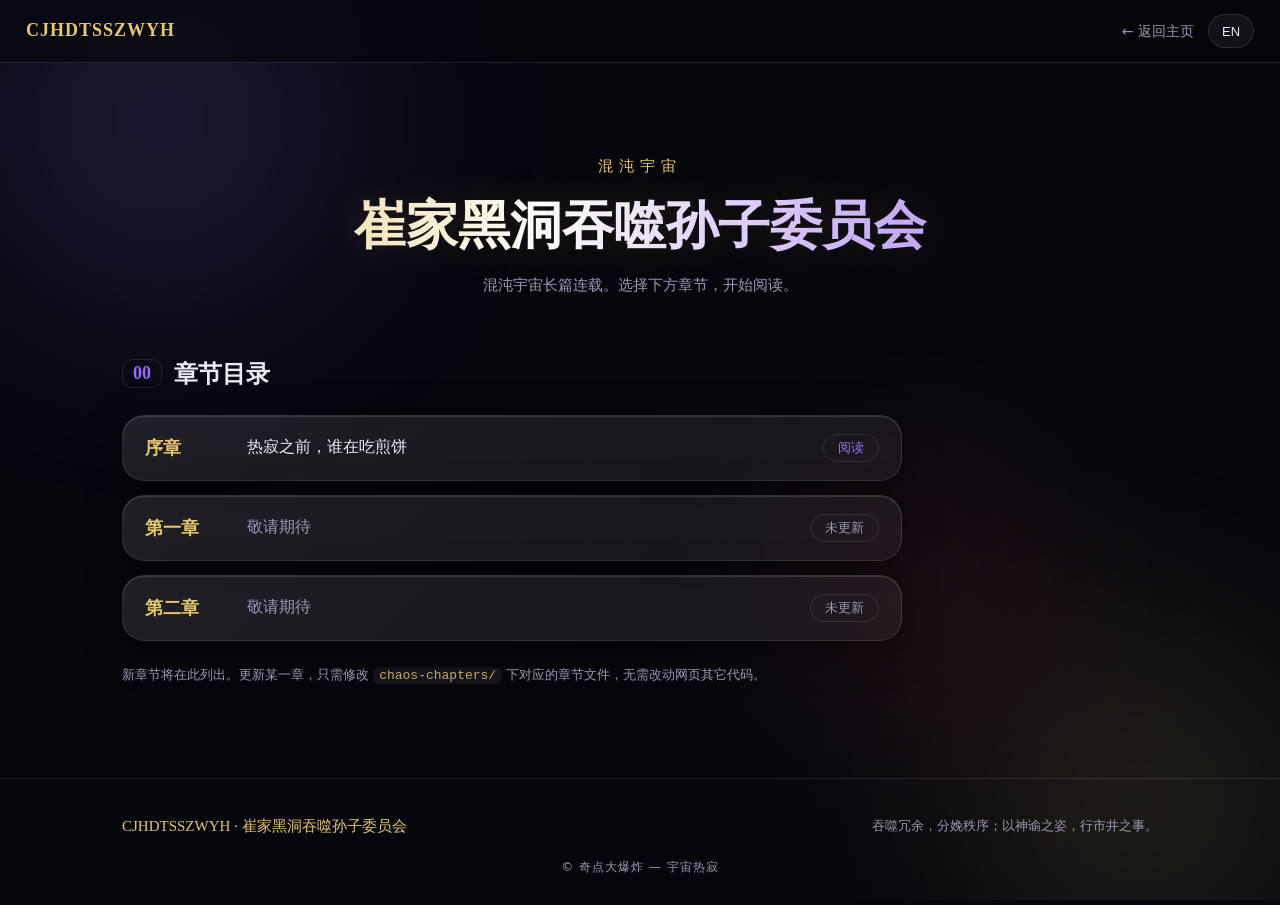
==== chaos.html @ d1848769 "Add files via upload" ====
<!DOCTYPE html>
<html lang="zh-CN">
<head>
<meta charset="UTF-8" />
<meta name="viewport" content="width=device-width, initial-scale=1.0" />
<title>混沌宇宙 · 崔家黑洞吞噬孙子委员会</title>
<meta name="description" content="混沌宇宙长篇连载 · 崔家黑洞吞噬孙子委员会同人小说。" />
<link rel="stylesheet" href="assets/chaos.css" />
</head>
<body>
<!-- ============ 全色背景氛围光斑 ============ -->
<div class="bg-blobs" aria-hidden="true">
  <span class="blob b1"></span>
  <span class="blob b2"></span>
  <span class="blob b3"></span>
</div>

<!-- ============ 导航 ============ -->
<nav class="nav">
  <a class="nav-brand" href="index.html">CJHDTSSZWYH</a>
  <div class="nav-right">
    <a class="nav-back" href="index.html" data-en="← Home">← 返回主页</a>
    <button class="lang-toggle" id="chaosLangToggle" aria-label="切换语言">EN</button>
  </div>
</nav>

<!-- ============ 小说头图 ============ -->
<header class="chaos-hero">
  <div class="container">
    <p class="chaos-kicker" data-en="Chaos-Verse">混沌宇宙</p>
    <h1 class="chaos-title" data-en="Cui Family Black-Hole Devouring-Grandson Committee">崔家黑洞吞噬孙子委员会</h1>
    <p class="chaos-sub" data-en="A serialized novel of the Chaos-Verse. Pick a chapter to begin.">混沌宇宙长篇连载。选择下方章节，开始阅读。</p>
  </div>
</header>

<!-- ============ 章节目录 ============ -->
<main class="container chaos-main">
  <h2 class="section-title"><span class="num">00</span><span data-en="Table of Contents">章节目录</span></h2>
  <div class="chaos-chapters" id="chaosChapterList"></div>
  <p class="chaos-foot-note" data-en="New chapters will appear here. To update one chapter, just edit the matching file under chaos-chapters/.">新章节将在此列出。更新某一章，只需修改 <code>chaos-chapters/</code> 下对应的章节文件，无需改动网页其它代码。</p>
</main>

<!-- ============ 页脚 ============ -->
<footer class="footer">
  <div class="container footer-inner">
    <p class="footer-brand" data-en="CJHDTSSZWYH · Cui Family Black-Hole Devouring-Grandson Committee">CJHDTSSZWYH · 崔家黑洞吞噬孙子委员会</p>
    <p class="footer-line" data-en="Devour the redundant, deliver order; in the bearing of an oracle, the deeds of the mundane.">吞噬冗余，分娩秩序；以神谕之姿，行市井之事。</p>
  </div>
  <p class="footer-copy" data-en="© Big Bang — Universal Heat Death">© 奇点大爆炸 — 宇宙热寂</p>
</footer>

<!-- ============ 阅读层 ============ -->
<div class="reader-modal" id="chaosReader" hidden aria-hidden="true">
  <div class="reader-backdrop" data-close></div>
  <div class="reader-card" role="dialog" aria-modal="true" aria-labelledby="chaosReaderTitle">
    <button type="button" class="reader-close" id="chaosReaderClose" aria-label="关闭">✕</button>
    <h2 class="reader-title" id="chaosReaderTitle"></h2>
    <div class="reader-body" id="chaosReaderBody"></div>
    <div class="reader-foot">
      <button type="button" class="btn btn-ghost" id="chaosReaderBack" data-en="Close">关闭</button>
    </div>
  </div>
</div>

<!-- 章节数据：每章一个独立文件。更新某章内容，只改对应文件即可 -->
<script src="chaos-chapters/prologue.js"></script>
<script src="chaos-chapters/ch1.js"></script>
<script src="chaos-chapters/ch2.js"></script>
<script src="assets/chaos.js"></script>
</body>
</html>
---- assets/chaos.css ----
/* ===== 混沌宇宙小说页（独立主题，黑金紫红 · 液态玻璃） ===== */
:root{
  --bg:#06070d; --bg2:#0a0b14;
  --gold:#e8c66b; --gold-soft:rgba(232,198,107,.85);
  --purple:#9b6dff; --red:#ff5470;
  --ink:#ece9f5; --muted:#9a98b5;
  --line:rgba(255,255,255,.10);
  --glass:rgba(255,255,255,.055);
  --glass-hi:rgba(255,255,255,.10);
  --radius:22px; --maxw:1080px;
  --serif:"Noto Serif SC","Songti SC","STSong",serif;
  --sans:system-ui,-apple-system,"Segoe UI","PingFang SC","Microsoft YaHei",sans-serif;
}
*{box-sizing:border-box;margin:0;padding:0}
html{scroll-behavior:smooth}
body{
  font-family:var(--sans); background:var(--bg); color:var(--ink);
  line-height:1.75; -webkit-font-smoothing:antialiased; overflow-x:hidden;
  position:relative; min-height:100vh;
}
a{color:inherit;text-decoration:none}
.container{max-width:var(--maxw);margin:0 auto;padding:0 22px}
h1,h2,h3{font-family:var(--serif);font-weight:700;line-height:1.25}
strong{color:var(--gold)}

/* ===== 背景光斑 ===== */
.bg-blobs{position:fixed;inset:0;z-index:-1;overflow:hidden;pointer-events:none}
.blob{position:absolute;border-radius:50%;filter:blur(100px);opacity:.45}
.blob.b1{width:560px;height:560px;top:-160px;left:-120px;background:radial-gradient(circle,rgba(155,109,255,.55),transparent 70%);animation:float1 22s ease-in-out infinite}
.blob.b2{width:480px;height:480px;bottom:-140px;right:-100px;background:radial-gradient(circle,rgba(232,198,107,.45),transparent 70%);animation:float2 26s ease-in-out infinite}
.blob.b3{width:420px;height:420px;top:42%;left:55%;background:radial-gradient(circle,rgba(255,84,112,.35),transparent 70%);animation:float3 30s ease-in-out infinite}
@keyframes float1{0%,100%{transform:translate(0,0)}50%{transform:translate(40px,30px)}}
@keyframes float2{0%,100%{transform:translate(0,0)}50%{transform:translate(-30px,40px)}}
@keyframes float3{0%,100%{transform:translate(0,0)}50%{transform:translate(20px,-30px)}}

/* ===== 导航 ===== */
.nav{position:sticky;top:0;z-index:50;display:flex;align-items:center;justify-content:space-between;
  padding:14px 26px;background:rgba(6,7,13,.72);backdrop-filter:blur(14px);-webkit-backdrop-filter:blur(14px);
  border-bottom:1px solid var(--line)}
.nav-brand{font-family:var(--serif);font-weight:700;letter-spacing:1px;color:var(--gold);font-size:18px}
.nav-right{display:flex;align-items:center;gap:14px}
.nav-back{font-size:14px;color:var(--muted);transition:color .2s}
.nav-back:hover{color:var(--ink)}
.lang-toggle{width:46px;height:34px;border-radius:999px;border:1px solid var(--line);
  background:var(--glass);color:var(--ink);font-size:13px;cursor:pointer;transition:.2s}
.lang-toggle:hover{border-color:var(--gold);color:var(--gold)}

/* ===== 头图 ===== */
.chaos-hero{padding:90px 0 40px;text-align:center}
.chaos-kicker{font-family:var(--serif);color:var(--gold);font-size:15px;letter-spacing:6px;margin-bottom:14px}
.chaos-title{font-size:clamp(28px,6vw,52px);
  background:linear-gradient(100deg,var(--gold),#fff 40%,var(--purple));
  -webkit-background-clip:text;background-clip:text;color:transparent;
  text-shadow:0 0 40px rgba(232,198,107,.15)}
.chaos-sub{color:var(--muted);margin-top:14px;font-size:15px}

/* ===== 目录 ===== */
.chaos-main{padding:20px 22px 70px}
.section-title{display:flex;align-items:center;gap:12px;font-size:24px;color:var(--ink);margin-bottom:26px}
.section-title .num{font-family:var(--serif);color:var(--purple);font-size:18px;
  border:1px solid var(--line);border-radius:10px;padding:2px 10px}
.chaos-chapters{display:flex;flex-direction:column;gap:14px;max-width:780px}
.chaos-chapter{
  display:flex;align-items:center;gap:18px;width:100%;text-align:left;cursor:pointer;
  padding:18px 22px;border-radius:var(--radius);
  background:linear-gradient(135deg,var(--glass-hi),var(--glass));
  border:1px solid var(--line);color:var(--ink);font-family:inherit;font-size:16px;
  box-shadow:0 10px 40px rgba(0,0,0,.4),inset 0 1px 1px rgba(255,255,255,.14);
  transition:transform .3s cubic-bezier(.2,.8,.2,1),box-shadow .3s,border-color .3s,background .3s;
}
.chaos-chapter:hover{transform:translateY(-4px);border-color:rgba(232,198,107,.45);
  background:linear-gradient(135deg,rgba(155,109,255,.14),rgba(232,198,107,.06));
  box-shadow:0 20px 56px rgba(0,0,0,.5),0 0 36px rgba(155,109,255,.3),0 0 56px rgba(232,198,107,.16),inset 0 1px 1px rgba(255,255,255,.22)}
.chaos-ch-no{font-family:var(--serif);font-size:18px;color:var(--gold);min-width:84px;font-weight:700}
.chaos-ch-name{flex:1}
.chaos-ch-status{font-size:13px;color:var(--purple);border:1px solid var(--line);border-radius:999px;padding:4px 14px;white-space:nowrap}
.chaos-chapter.is-locked .chaos-ch-status{color:var(--muted)}
.chaos-chapter.is-locked .chaos-ch-name{color:var(--muted)}
.chaos-foot-note{color:var(--muted);font-size:13px;margin-top:22px;max-width:780px;line-height:1.9}
.chaos-foot-note code{color:var(--gold-soft);background:var(--glass);padding:1px 6px;border-radius:6px;font-family:monospace}

/* ===== 页脚 ===== */
.footer{border-top:1px solid var(--line);padding:34px 0 28px;margin-top:20px}
.footer-inner{display:flex;flex-wrap:wrap;gap:18px;justify-content:space-between;align-items:center}
.footer-brand{font-family:var(--serif);color:var(--gold);font-size:15px}
.footer-line{color:var(--muted);font-size:13px}
.footer-copy{text-align:center;color:var(--muted);font-size:12px;margin-top:18px;letter-spacing:1px}

/* ===== 阅读层 ===== */
.reader-modal{position:fixed;inset:0;z-index:90;display:flex;align-items:flex-start;justify-content:center;padding:40px 18px;overflow:auto}
.reader-modal[hidden]{display:none}
.reader-backdrop{position:fixed;inset:0;background:rgba(4,5,10,.82);backdrop-filter:blur(10px);-webkit-backdrop-filter:blur(10px)}
.reader-card{position:relative;z-index:1;width:min(760px,100%);
  background:linear-gradient(160deg,rgba(14,12,24,.98),rgba(8,9,16,.98));
  border:1px solid var(--line);border-radius:var(--radius);padding:40px 38px 32px;margin:auto;
  box-shadow:0 40px 120px rgba(0,0,0,.7),0 0 60px rgba(155,109,255,.22),inset 0 1px 1px rgba(255,255,255,.12);
  animation:readerIn .35s cubic-bezier(.2,.8,.2,1)}
@keyframes readerIn{from{opacity:0;transform:translateY(20px) scale(.98)}to{opacity:1;transform:none}}
.reader-close{position:absolute;top:16px;right:18px;width:36px;height:36px;border-radius:50%;
  border:1px solid var(--line);background:var(--glass);color:var(--muted);font-size:16px;cursor:pointer;transition:.2s}
.reader-close:hover{color:var(--ink);border-color:var(--red);background:rgba(255,84,112,.12)}
.reader-title{font-family:var(--serif);font-size:clamp(22px,4vw,32px);color:var(--gold);margin-bottom:18px;line-height:1.3;text-shadow:0 0 22px rgba(232,198,107,.3)}
.reader-body{max-height:64vh;overflow:auto;padding-right:8px}
.reader-body p{font-size:16.5px;line-height:2;color:var(--ink);margin:0 0 1.15em;text-align:justify}
.reader-body p:first-child{margin-top:0}
.chaos-break{border:0;height:1px;background:linear-gradient(90deg,transparent,var(--line),transparent);margin:1.6em 0}
.chaos-end{text-align:center;color:var(--muted);letter-spacing:3px;font-family:var(--serif)}
.reader-foot{display:flex;justify-content:center;margin-top:22px}

/* ===== 按钮 ===== */
.btn{display:inline-flex;align-items:center;justify-content:center;gap:8px;
  padding:11px 26px;border-radius:999px;font-size:15px;font-weight:600;cursor:pointer;
  border:1px solid transparent;font-family:inherit;transition:.25s;text-decoration:none}
.btn-ghost{background:var(--glass);border-color:var(--line);color:var(--ink)}
.btn-ghost:hover{border-color:var(--gold);color:var(--gold)}

@media (max-width:600px){
  .chaos-chapter{flex-wrap:wrap;gap:8px;padding:16px}
  .chaos-ch-no{min-width:auto}
  .reader-card{padding:30px 20px 24px}
  .reader-body p{font-size:16px}
}
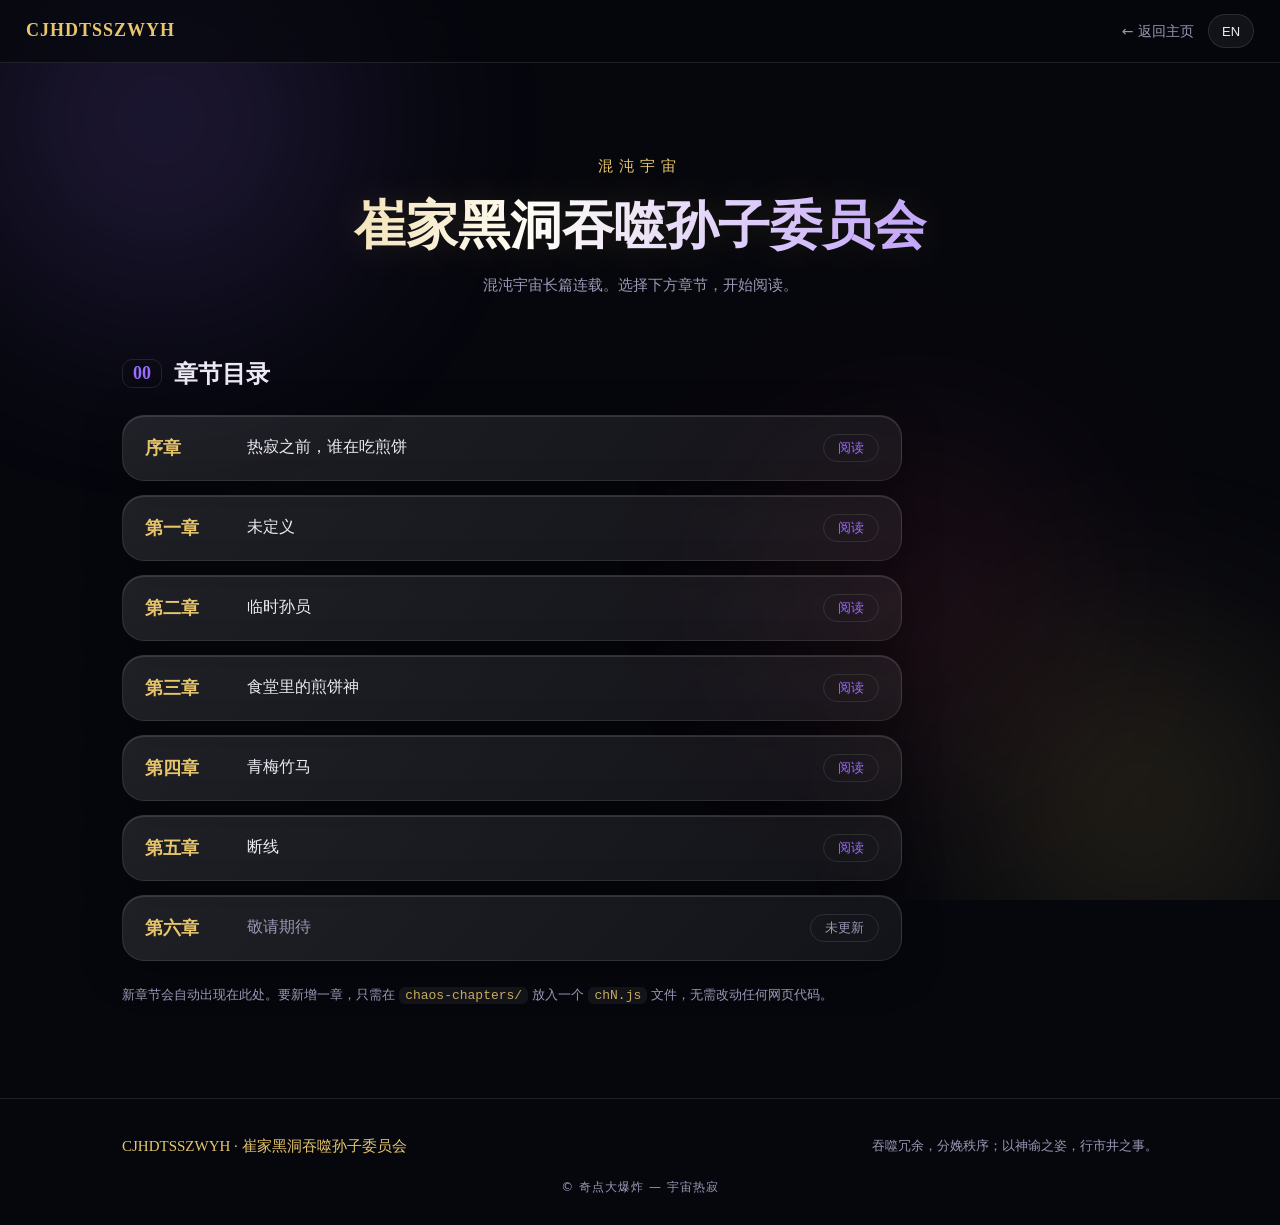
==== commit fc0719e7: "Add files via upload" ====
--- a/chaos.html
+++ b/chaos.html
@@ -37,7 +37,7 @@
 <main class="container chaos-main">
   <h2 class="section-title"><span class="num">00</span><span data-en="Table of Contents">章节目录</span></h2>
   <div class="chaos-chapters" id="chaosChapterList"></div>
-  <p class="chaos-foot-note" data-en="New chapters will appear here. To update one chapter, just edit the matching file under chaos-chapters/.">新章节将在此列出。更新某一章，只需修改 <code>chaos-chapters/</code> 下对应的章节文件，无需改动网页其它代码。</p>
+  <p class="chaos-foot-note" data-en="New chapters appear here automatically. To add one, just drop a chN.js file into chaos-chapters/ — no code changes needed.">新章节会自动出现在此处。要新增一章，只需在 <code>chaos-chapters/</code> 放入一个 <code>chN.js</code> 文件，无需改动任何网页代码。</p>
 </main>
 
 <!-- ============ 页脚 ============ -->
@@ -62,10 +62,7 @@
   </div>
 </div>
 
-<!-- 章节数据：每章一个独立文件。更新某章内容，只改对应文件即可 -->
-<script src="chaos-chapters/prologue.js"></script>
-<script src="chaos-chapters/ch1.js"></script>
-<script src="chaos-chapters/ch2.js"></script>
+<!-- 章节数据：由 assets/chaos.js 自动加载 chaos-chapters/ 下的 prologue.js 与 chN.js，新增章节无需改动本页 -->
 <script src="assets/chaos.js"></script>
 </body>
 </html>
